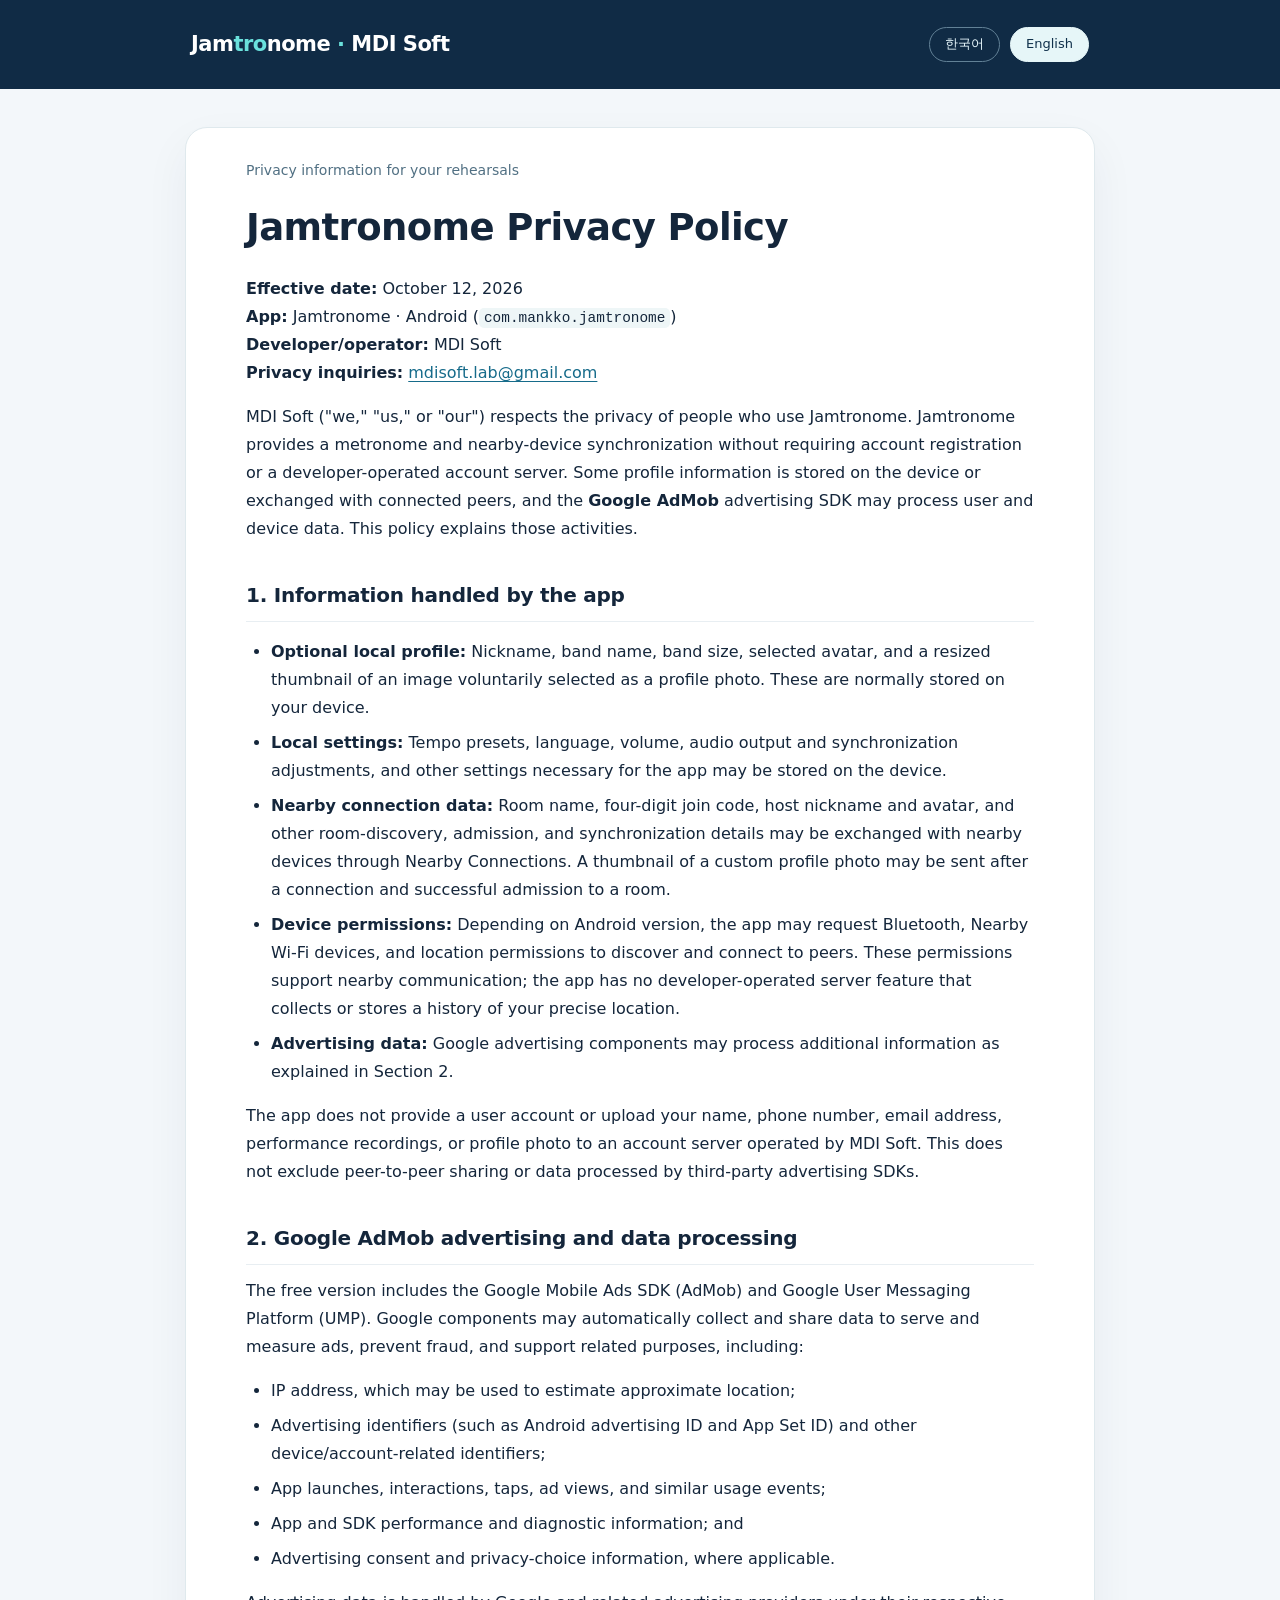
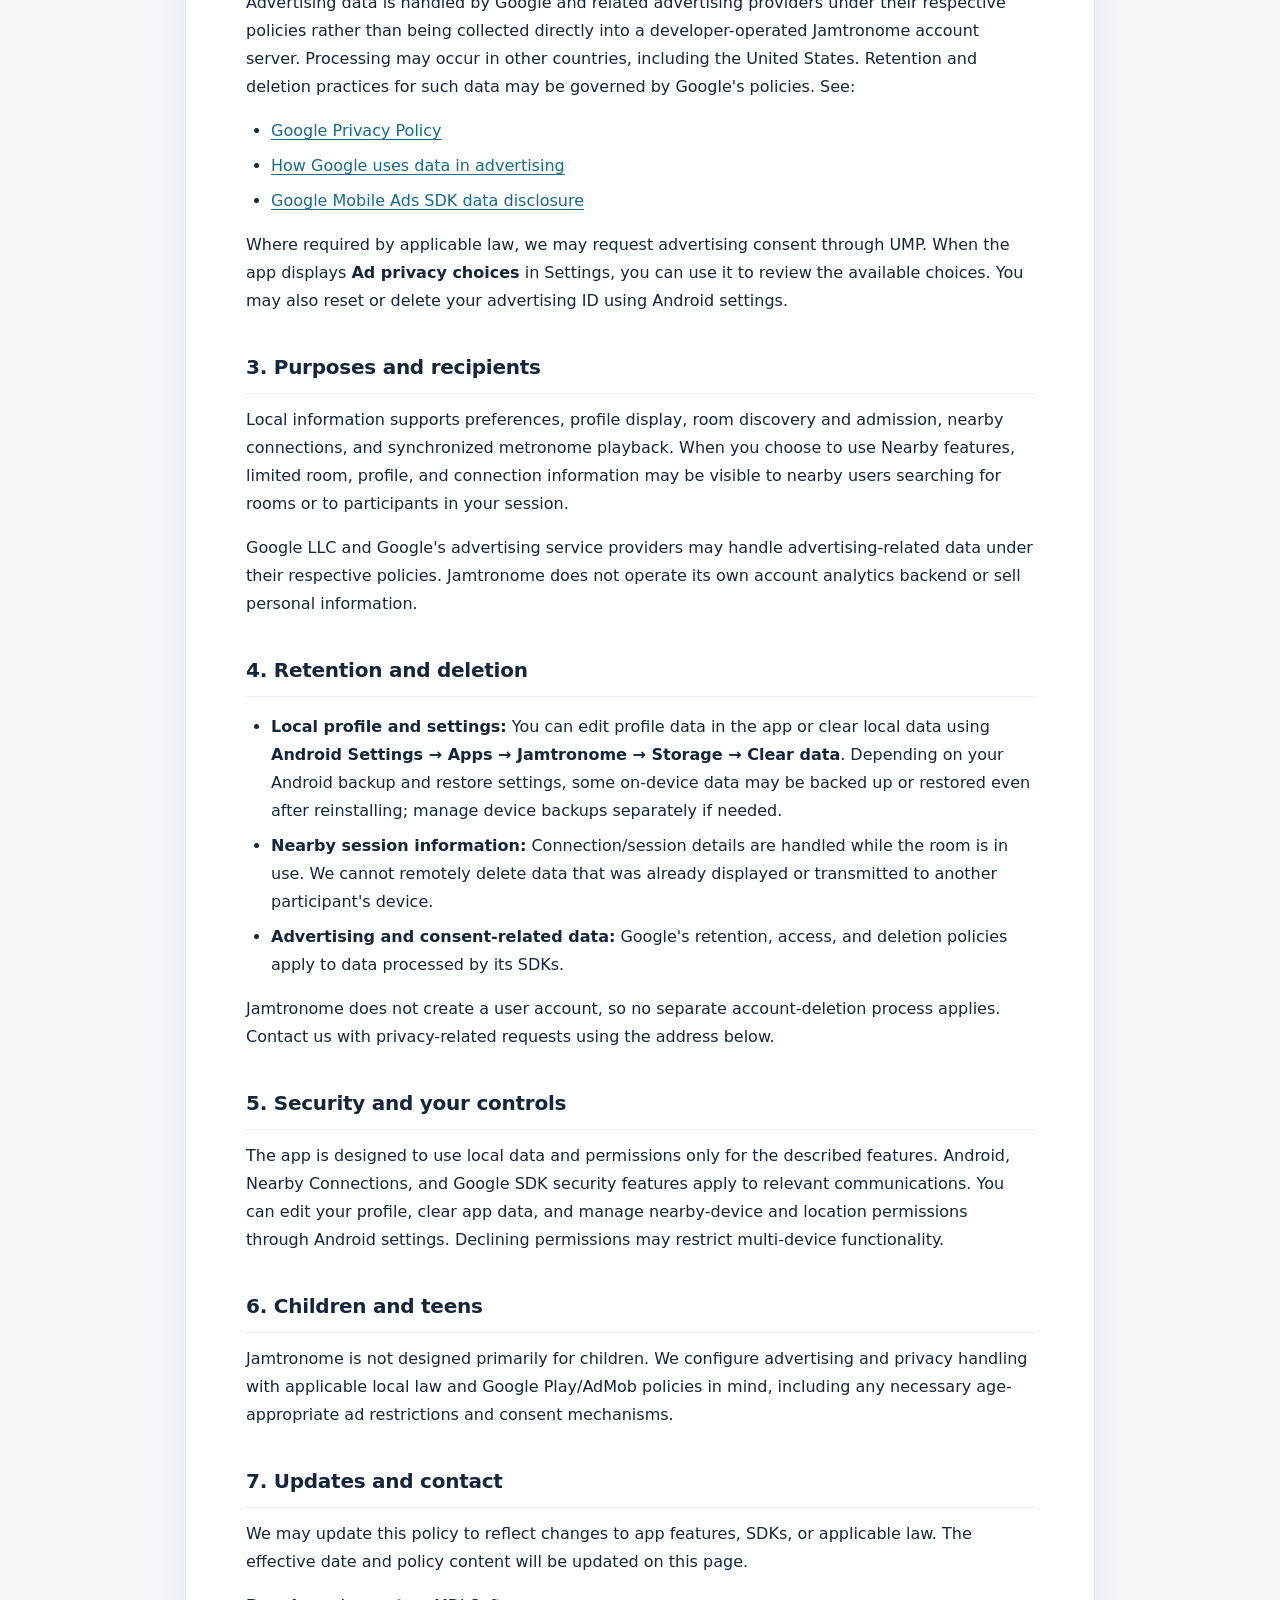
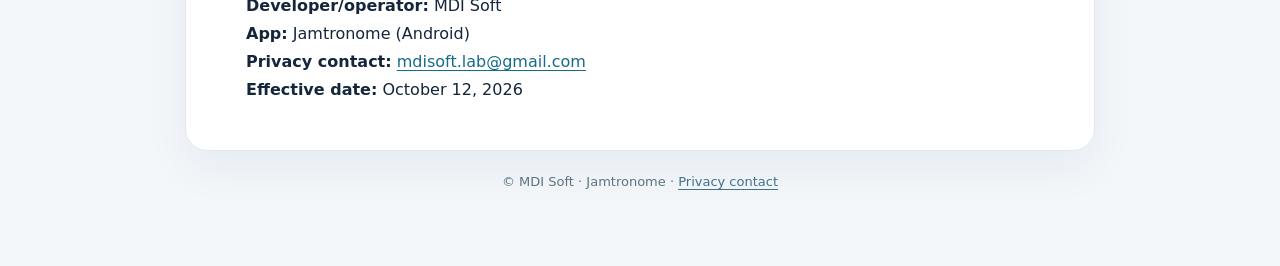
==== en/index.html @ b939bad0 "docs: publish Jamtronome privacy policy in Korean and English" ====
<!doctype html>
<html lang="en"><head><meta charset="utf-8"><meta name="viewport" content="width=device-width,initial-scale=1"><meta name="color-scheme" content="light"><meta name="robots" content="index,follow"><meta name="description" content="Jamtronome - MDI Soft Privacy Policy"><title>Jamtronome | Privacy Policy · MDI Soft</title><link rel="stylesheet" href="../style.css"></head><body><header class="head"><div class="head-inner"><div class="brand">Jam<span>tro</span>nome <span>·</span> MDI Soft</div><nav aria-label="Language"><a href="../ko/" >한국어</a><a href="../en/" aria-current="page">English</a></nav></div></header><main class="wrap"><article class="paper"><p class="intro">Privacy information for your rehearsals</p><h1>Jamtronome Privacy Policy</h1>
<p><strong>Effective date:</strong> October 12, 2026<br />
<strong>App:</strong> Jamtronome · Android (<code>com.mankko.jamtronome</code>)<br />
<strong>Developer/operator:</strong> MDI Soft<br />
<strong>Privacy inquiries:</strong> <a href="mailto:mdisoft.lab@gmail.com">mdisoft.lab@gmail.com</a></p>
<p>MDI Soft (&quot;we,&quot; &quot;us,&quot; or &quot;our&quot;) respects the privacy of people who use Jamtronome. Jamtronome provides a metronome and nearby-device synchronization without requiring account registration or a developer-operated account server. Some profile information is stored on the device or exchanged with connected peers, and the <strong>Google AdMob</strong> advertising SDK may process user and device data. This policy explains those activities.</p>
<h2>1. Information handled by the app</h2>
<ul>
<li><strong>Optional local profile:</strong> Nickname, band name, band size, selected avatar, and a resized thumbnail of an image voluntarily selected as a profile photo. These are normally stored on your device.</li>
<li><strong>Local settings:</strong> Tempo presets, language, volume, audio output and synchronization adjustments, and other settings necessary for the app may be stored on the device.</li>
<li><strong>Nearby connection data:</strong> Room name, four-digit join code, host nickname and avatar, and other room-discovery, admission, and synchronization details may be exchanged with nearby devices through Nearby Connections. A thumbnail of a custom profile photo may be sent after a connection and successful admission to a room.</li>
<li><strong>Device permissions:</strong> Depending on Android version, the app may request Bluetooth, Nearby Wi-Fi devices, and location permissions to discover and connect to peers. These permissions support nearby communication; the app has no developer-operated server feature that collects or stores a history of your precise location.</li>
<li><strong>Advertising data:</strong> Google advertising components may process additional information as explained in Section 2.</li>
</ul>
<p>The app does not provide a user account or upload your name, phone number, email address, performance recordings, or profile photo to an account server operated by MDI Soft. This does not exclude peer-to-peer sharing or data processed by third-party advertising SDKs.</p>
<h2>2. Google AdMob advertising and data processing</h2>
<p>The free version includes the Google Mobile Ads SDK (AdMob) and Google User Messaging Platform (UMP). Google components may automatically collect and share data to serve and measure ads, prevent fraud, and support related purposes, including:</p>
<ul>
<li>IP address, which may be used to estimate approximate location;</li>
<li>Advertising identifiers (such as Android advertising ID and App Set ID) and other device/account-related identifiers;</li>
<li>App launches, interactions, taps, ad views, and similar usage events;</li>
<li>App and SDK performance and diagnostic information; and</li>
<li>Advertising consent and privacy-choice information, where applicable.</li>
</ul>
<p>Advertising data is handled by Google and related advertising providers under their respective policies rather than being collected directly into a developer-operated Jamtronome account server. Processing may occur in other countries, including the United States. Retention and deletion practices for such data may be governed by Google's policies. See:</p>
<ul>
<li><a href="https://policies.google.com/privacy?hl=en">Google Privacy Policy</a></li>
<li><a href="https://policies.google.com/technologies/ads?hl=en">How Google uses data in advertising</a></li>
<li><a href="https://developers.google.com/admob/android/privacy/play-data-disclosure?hl=en">Google Mobile Ads SDK data disclosure</a></li>
</ul>
<p>Where required by applicable law, we may request advertising consent through UMP. When the app displays <strong>Ad privacy choices</strong> in Settings, you can use it to review the available choices. You may also reset or delete your advertising ID using Android settings.</p>
<h2>3. Purposes and recipients</h2>
<p>Local information supports preferences, profile display, room discovery and admission, nearby connections, and synchronized metronome playback. When you choose to use Nearby features, limited room, profile, and connection information may be visible to nearby users searching for rooms or to participants in your session.</p>
<p>Google LLC and Google's advertising service providers may handle advertising-related data under their respective policies. Jamtronome does not operate its own account analytics backend or sell personal information.</p>
<h2>4. Retention and deletion</h2>
<ul>
<li><strong>Local profile and settings:</strong> You can edit profile data in the app or clear local data using <strong>Android Settings → Apps → Jamtronome → Storage → Clear data</strong>. Depending on your Android backup and restore settings, some on-device data may be backed up or restored even after reinstalling; manage device backups separately if needed.</li>
<li><strong>Nearby session information:</strong> Connection/session details are handled while the room is in use. We cannot remotely delete data that was already displayed or transmitted to another participant's device.</li>
<li><strong>Advertising and consent-related data:</strong> Google's retention, access, and deletion policies apply to data processed by its SDKs.</li>
</ul>
<p>Jamtronome does not create a user account, so no separate account-deletion process applies. Contact us with privacy-related requests using the address below.</p>
<h2>5. Security and your controls</h2>
<p>The app is designed to use local data and permissions only for the described features. Android, Nearby Connections, and Google SDK security features apply to relevant communications. You can edit your profile, clear app data, and manage nearby-device and location permissions through Android settings. Declining permissions may restrict multi-device functionality.</p>
<h2>6. Children and teens</h2>
<p>Jamtronome is not designed primarily for children. We configure advertising and privacy handling with applicable local law and Google Play/AdMob policies in mind, including any necessary age-appropriate ad restrictions and consent mechanisms.</p>
<h2>7. Updates and contact</h2>
<p>We may update this policy to reflect changes to app features, SDKs, or applicable law. The effective date and policy content will be updated on this page.</p>
<p><strong>Developer/operator:</strong> MDI Soft<br />
<strong>App:</strong> Jamtronome (Android)<br />
<strong>Privacy contact:</strong> <a href="mailto:mdisoft.lab@gmail.com">mdisoft.lab@gmail.com</a><br />
<strong>Effective date:</strong> October 12, 2026</p>
</article><footer class="footer">© MDI Soft · Jamtronome · <a href="mailto:mdisoft.lab@gmail.com">Privacy contact</a></footer></main></body></html>
---- style.css ----
:root{font-family:system-ui,-apple-system,"Segoe UI",Arial,"Noto Sans KR",sans-serif;color:#14263b;background:#f3f7fa;font-size:16px;line-height:1.75}*{box-sizing:border-box}body{margin:0}a{color:#166b8a;text-underline-offset:3px}a:hover{color:#125171}a:focus-visible{outline:3px solid #10a4b4;outline-offset:2px;border-radius:3px}.head{background:#102b45;color:#fff}.head-inner{max-width:950px;margin:auto;padding:26px 26px;display:flex;align-items:center;justify-content:space-between;gap:12px;flex-wrap:wrap}.brand{font-weight:750;font-size:21px;letter-spacing:-.5px}.brand span{color:#6ae1dc}nav{display:flex;gap:10px}nav a{color:#eafaff;text-decoration:none;border:1px solid #628196;border-radius:30px;padding:5px 15px;font-size:13px}nav a[aria-current="page"]{background:#e6f6f8;color:#10314c;border-color:#e6f6f8}.wrap{max-width:950px;margin:38px auto 72px;padding:0 20px}.paper{background:#fff;border:1px solid #dfe9ed;border-radius:22px;padding:30px clamp(20px,5vw,60px);box-shadow:0 18px 46px rgba(17,42,64,.055)}h1{font-size:clamp(26px,4.5vw,37px);line-height:1.32;letter-spacing:-.6px;margin:2px 0 22px}h2{font-size:20px;letter-spacing:-.25px;margin-top:35px;margin-bottom:12px;padding-bottom:8px;border-bottom:1px solid #e8eef2}p{margin:10px 0 16px}ul{padding-left:25px}li{margin:7px 0}strong{font-weight:690}code{font-size:.9em;padding:2px 5px;background:#eef6f7;border-radius:5px;overflow-wrap:anywhere}.intro{margin:0 0 22px;color:#517083;font-size:14px}.hint{color:#5e7887;font-size:13px}.footer{text-align:center;margin-top:20px;color:#5d7481;font-size:13px}.footer a{color:#42718b}@media(max-width:600px){.wrap{margin:20px auto 40px;padding:0 11px}.paper{border-radius:16px;padding:23px 17px}.head-inner{padding:17px}.brand{font-size:19px}nav a{padding:5px 11px}}
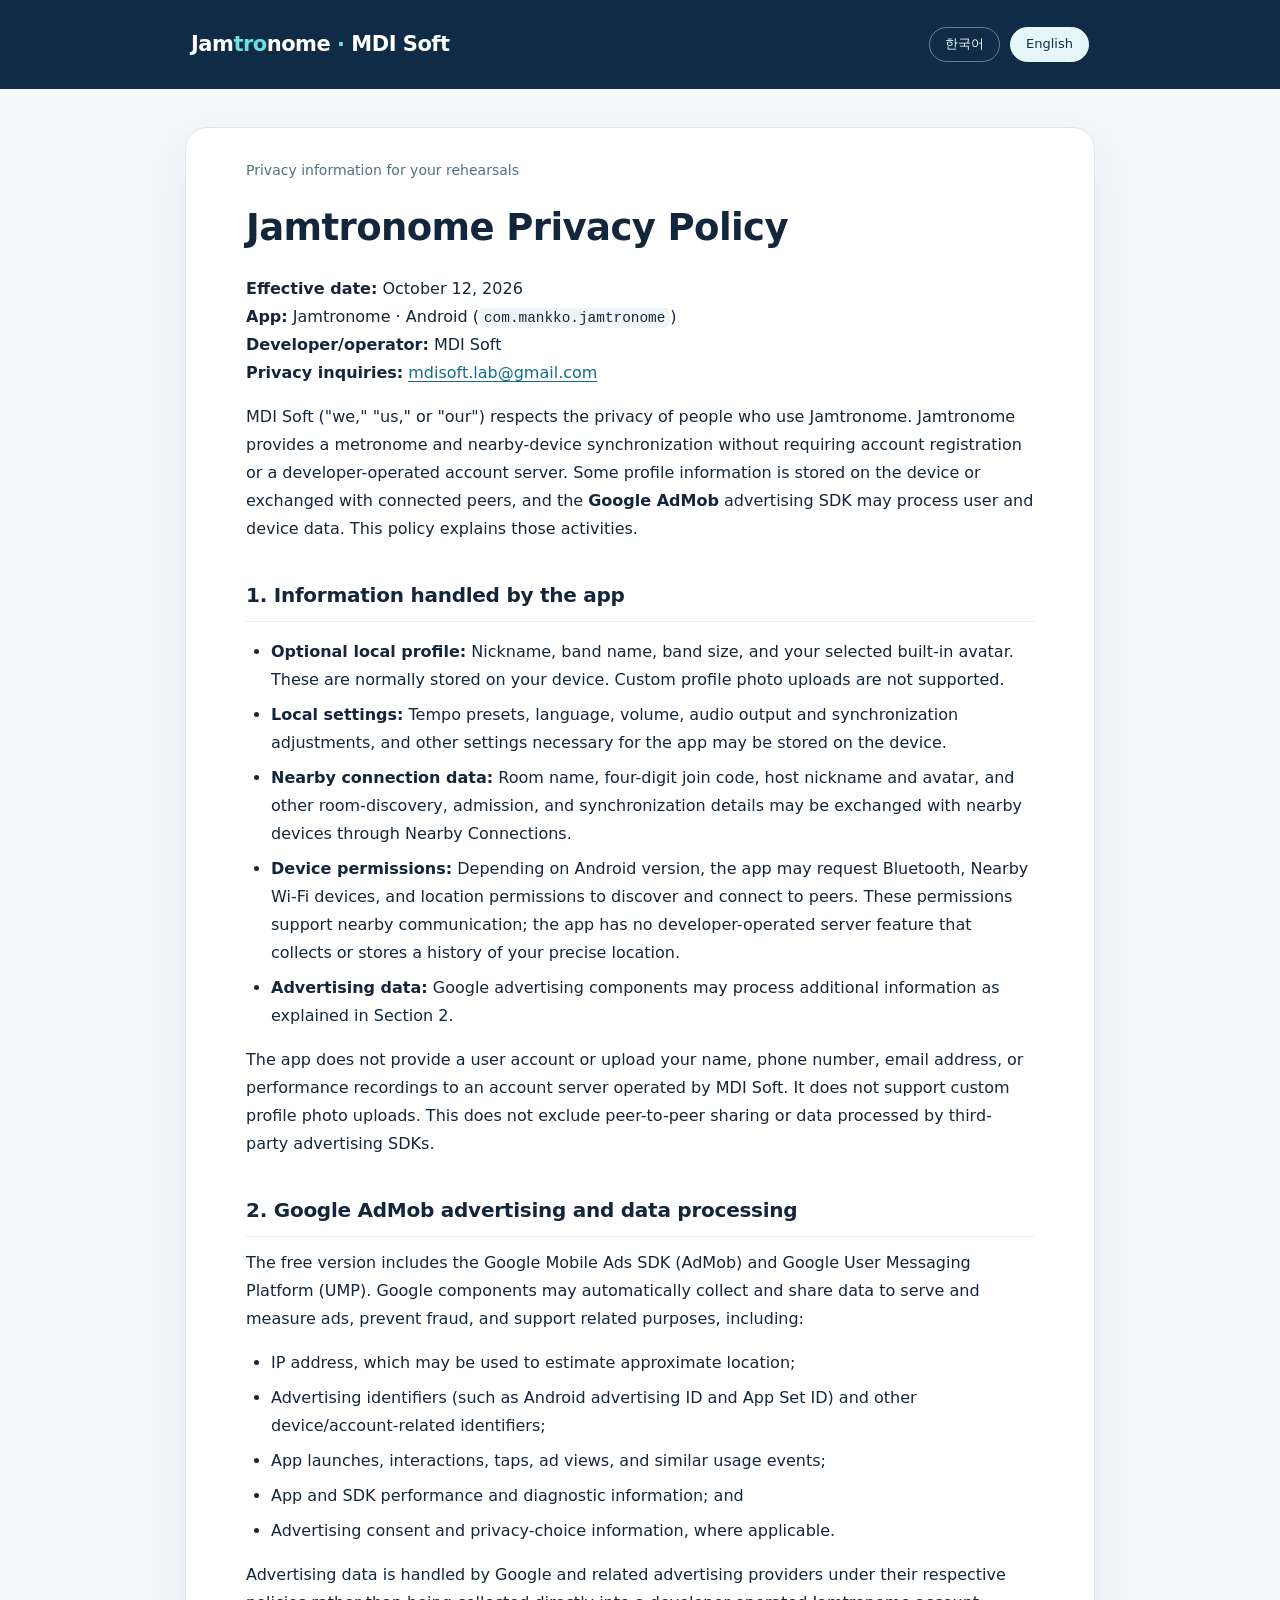
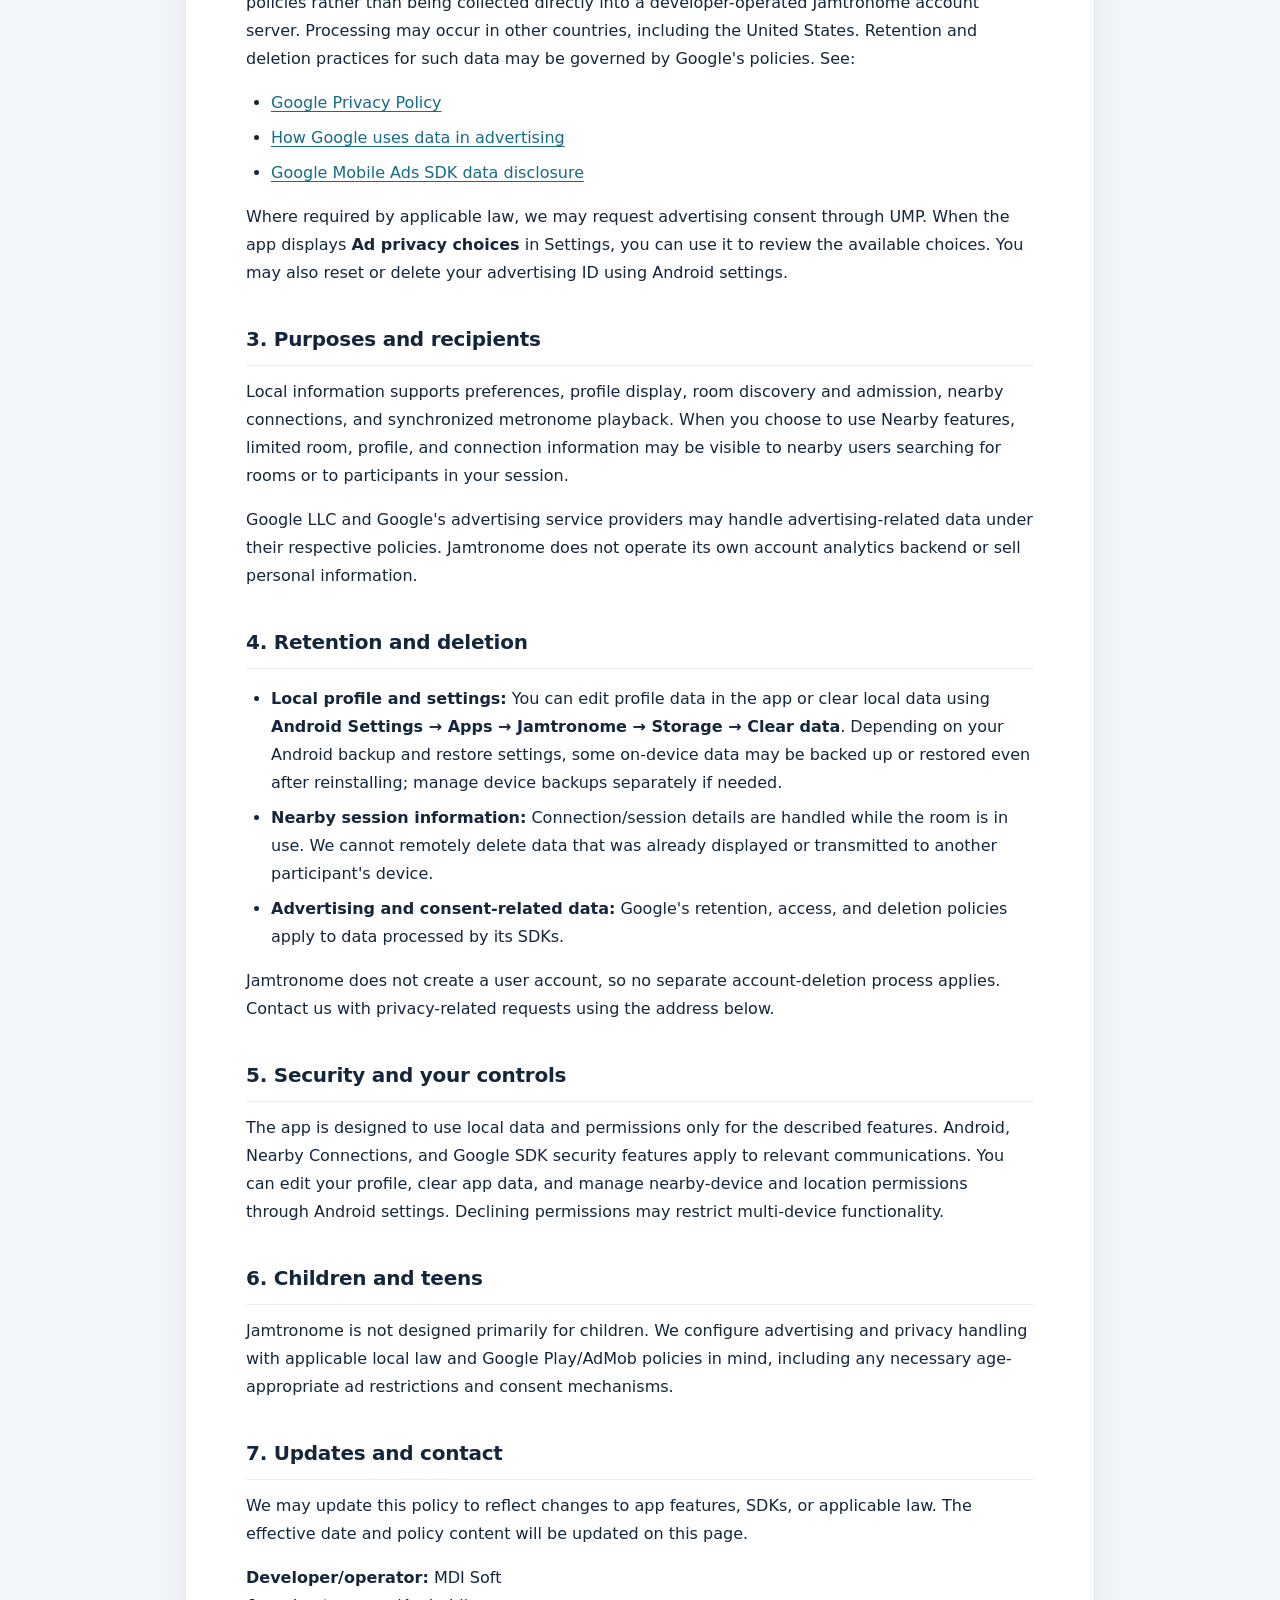
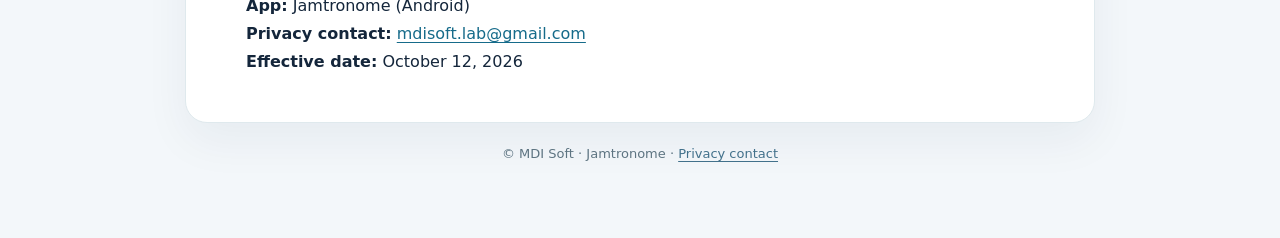
==== commit 9f62b5af: "docs(privacy): remove custom avatar photo disclosures for alpha27" ====
--- a/en/index.html
+++ b/en/index.html
@@ -7,13 +7,13 @@
 <p>MDI Soft (&quot;we,&quot; &quot;us,&quot; or &quot;our&quot;) respects the privacy of people who use Jamtronome. Jamtronome provides a metronome and nearby-device synchronization without requiring account registration or a developer-operated account server. Some profile information is stored on the device or exchanged with connected peers, and the <strong>Google AdMob</strong> advertising SDK may process user and device data. This policy explains those activities.</p>
 <h2>1. Information handled by the app</h2>
 <ul>
-<li><strong>Optional local profile:</strong> Nickname, band name, band size, selected avatar, and a resized thumbnail of an image voluntarily selected as a profile photo. These are normally stored on your device.</li>
+<li><strong>Optional local profile:</strong> Nickname, band name, band size, and your selected built-in avatar. These are normally stored on your device. Custom profile photo uploads are not supported.</li>
 <li><strong>Local settings:</strong> Tempo presets, language, volume, audio output and synchronization adjustments, and other settings necessary for the app may be stored on the device.</li>
-<li><strong>Nearby connection data:</strong> Room name, four-digit join code, host nickname and avatar, and other room-discovery, admission, and synchronization details may be exchanged with nearby devices through Nearby Connections. A thumbnail of a custom profile photo may be sent after a connection and successful admission to a room.</li>
+<li><strong>Nearby connection data:</strong> Room name, four-digit join code, host nickname and avatar, and other room-discovery, admission, and synchronization details may be exchanged with nearby devices through Nearby Connections.</li>
 <li><strong>Device permissions:</strong> Depending on Android version, the app may request Bluetooth, Nearby Wi-Fi devices, and location permissions to discover and connect to peers. These permissions support nearby communication; the app has no developer-operated server feature that collects or stores a history of your precise location.</li>
 <li><strong>Advertising data:</strong> Google advertising components may process additional information as explained in Section 2.</li>
 </ul>
-<p>The app does not provide a user account or upload your name, phone number, email address, performance recordings, or profile photo to an account server operated by MDI Soft. This does not exclude peer-to-peer sharing or data processed by third-party advertising SDKs.</p>
+<p>The app does not provide a user account or upload your name, phone number, email address, or performance recordings to an account server operated by MDI Soft. It does not support custom profile photo uploads. This does not exclude peer-to-peer sharing or data processed by third-party advertising SDKs.</p>
 <h2>2. Google AdMob advertising and data processing</h2>
 <p>The free version includes the Google Mobile Ads SDK (AdMob) and Google User Messaging Platform (UMP). Google components may automatically collect and share data to serve and measure ads, prevent fraud, and support related purposes, including:</p>
 <ul>
